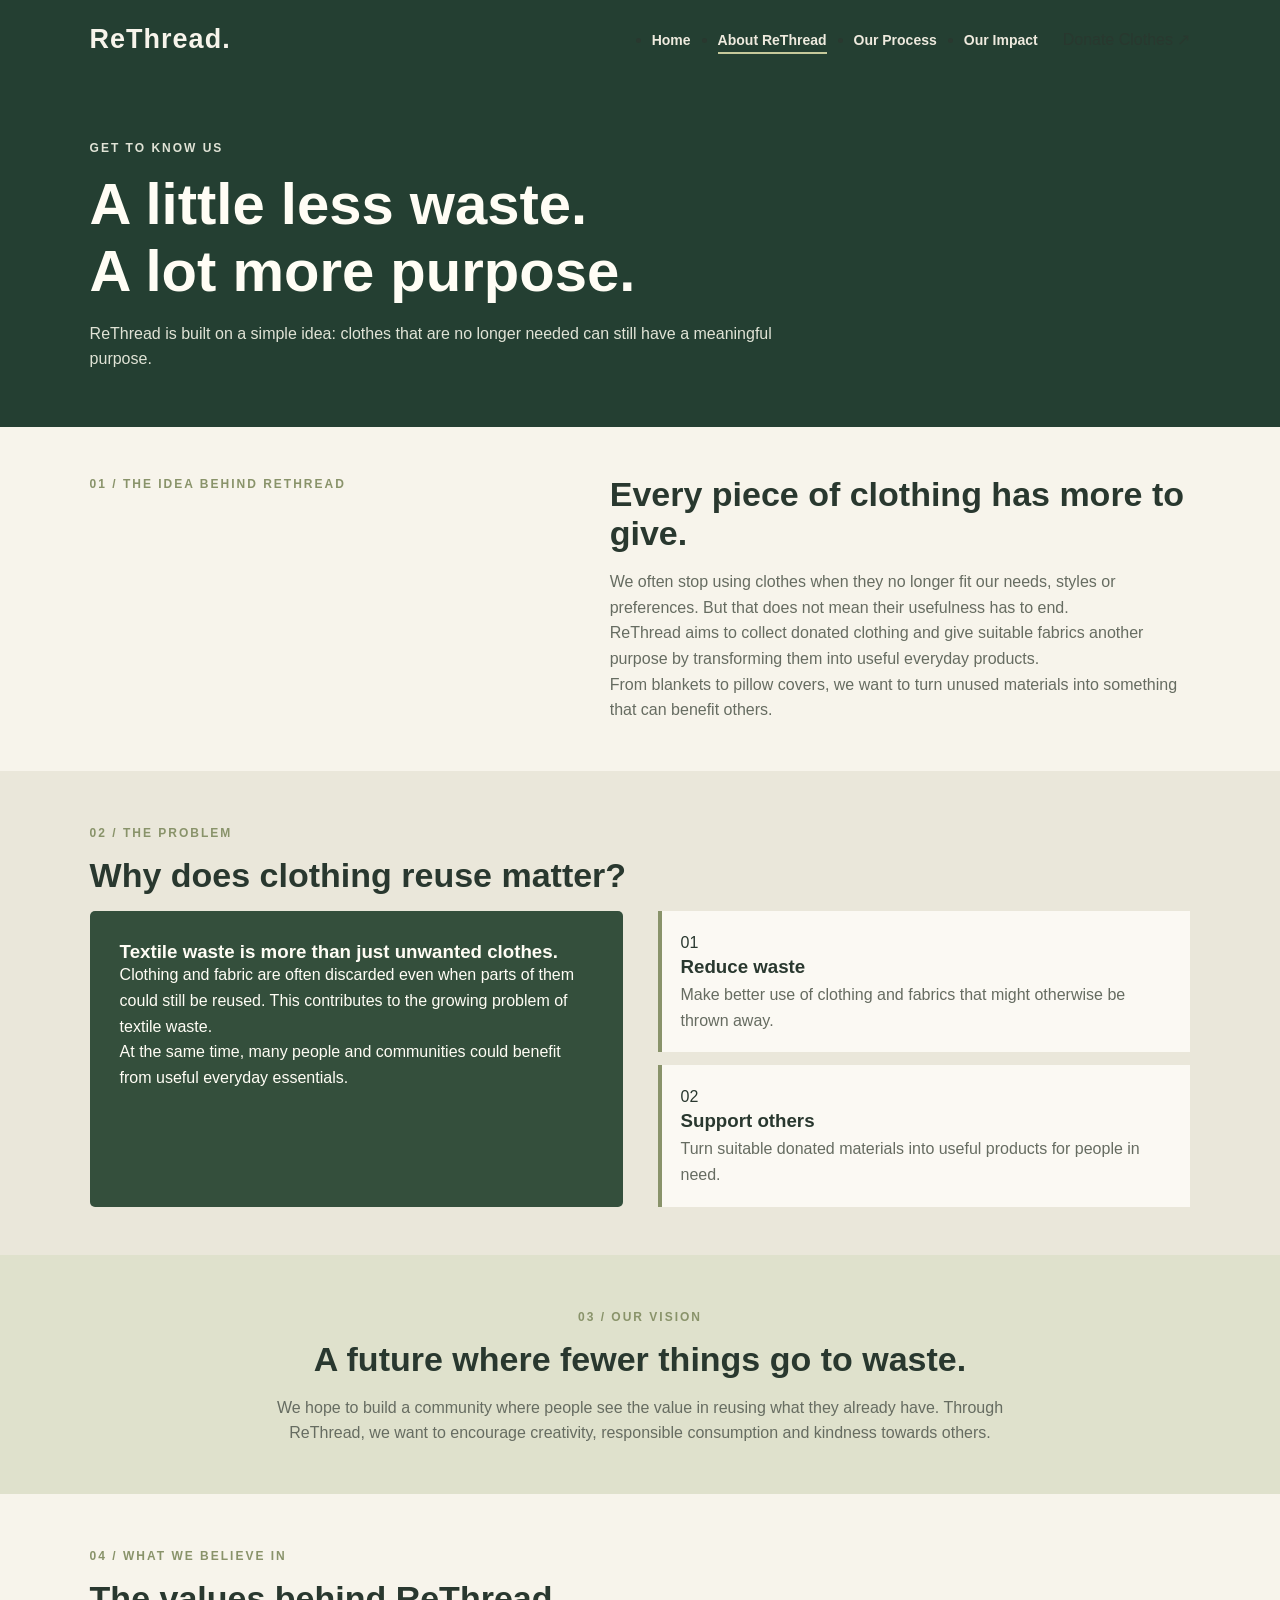
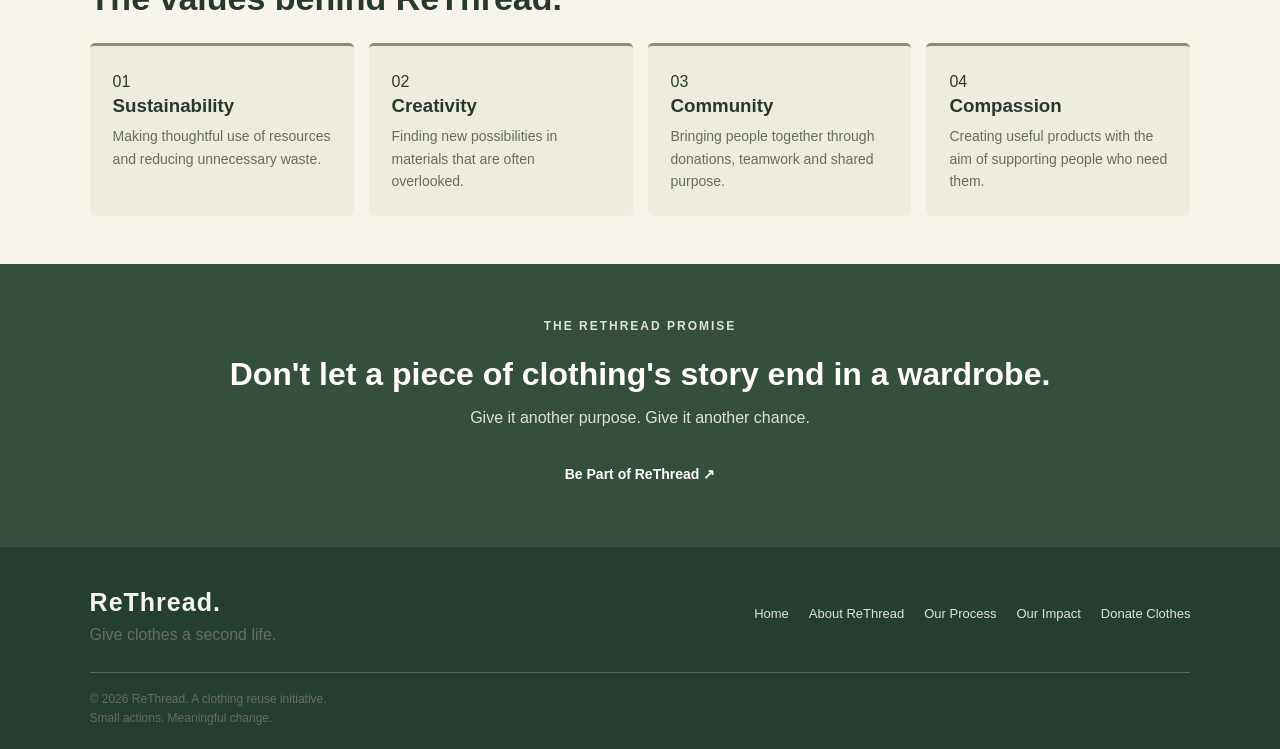
==== about.html @ ac257691 "Rename about to about.html" ====
<!DOCTYPE html>
<html lang="en">
<head>
<link rel="icon" type="image/png" href="rethread-favicon.png">
    <meta charset="UTF-8">
    <meta name="viewport" content="width=device-width, initial-scale=1.0">
    <title>About ReThread | Our Story</title>
    <link rel="stylesheet" href="style.css">
</head>

<body>

    <!-- NAVIGATION -->
    <header>
        <nav class="navbar">
            <a href="index.html" class="logo">ReThread<span>.</span></a>

            <ul class="nav-links">
                <li><a href="index.html">Home</a></li>
                <li><a href="about.html" class="active">About ReThread</a></li>
                <li><a href="process.html">Our Process</a></li>
                <li><a href="impact.html">Our Impact</a></li>
            </ul>

            <a href="donate.html" class="nav-button">Donate Clothes ↗</a>
        </nav>
    </header>


    <main>

        <!-- PAGE INTRODUCTION -->
        <section class="about-hero">
            <p class="eyebrow">GET TO KNOW US</p>

            <h1>
                A little less waste.<br>
                <span>A lot more purpose.</span>
            </h1>

            <p>
                ReThread is built on a simple idea:
                clothes that are no longer needed can
                still have a meaningful purpose.
            </p>
        </section>


        <!-- OUR STORY -->
        <section class="about-story">

            <div class="section-label">
                <span>01</span> / THE IDEA BEHIND RETHREAD
            </div>

            <div class="story-layout">

                <div class="story-heading">
                    <h2>
                        Every piece of clothing
                        has more to give.
                    </h2>
                </div>

                <div class="story-description">
                    <p>
                        We often stop using clothes when
                        they no longer fit our needs,
                        styles or preferences. But that
                        does not mean their usefulness
                        has to end.
                    </p>

                    <p>
                        ReThread aims to collect donated
                        clothing and give suitable fabrics
                        another purpose by transforming
                        them into useful everyday products.
                    </p>

                    <p>
                        From blankets to pillow covers,
                        we want to turn unused materials
                        into something that can benefit
                        others.
                    </p>
                </div>

            </div>
        </section>


        <!-- THE PROBLEM -->
        <section class="about-problem">

            <div class="section-label">
                <span>02</span> / THE PROBLEM
            </div>

            <h2>
                Why does clothing reuse matter?
            </h2>

            <div class="problem-layout">

                <div class="problem-main">
                    <h3>Textile waste is more than just unwanted clothes.</h3>

                    <p>
                        Clothing and fabric are often
                        discarded even when parts of
                        them could still be reused.
                        This contributes to the growing
                        problem of textile waste.
                    </p>

                    <p>
                        At the same time, many people
                        and communities could benefit
                        from useful everyday essentials.
                    </p>
                </div>

                <div class="problem-side">
                    <div class="problem-point">
                        <span>01</span>
                        <div>
                            <h3>Reduce waste</h3>
                            <p>
                                Make better use of clothing
                                and fabrics that might
                                otherwise be thrown away.
                            </p>
                        </div>
                    </div>

                    <div class="problem-point">
                        <span>02</span>
                        <div>
                            <h3>Support others</h3>
                            <p>
                                Turn suitable donated
                                materials into useful
                                products for people in need.
                            </p>
                        </div>
                    </div>
                </div>

            </div>
        </section>


        <!-- OUR VISION -->
        <section class="about-vision">

            <div class="section-label">
                <span>03</span> / OUR VISION
            </div>

            <h2>
                A future where fewer things go to waste.
            </h2>

            <p>
                We hope to build a community where people
                see the value in reusing what they already
                have. Through ReThread, we want to encourage
                creativity, responsible consumption and
                kindness towards others.
            </p>

        </section>


        <!-- OUR VALUES -->
        <section class="about-values">

            <div class="section-label">
                <span>04</span> / WHAT WE BELIEVE IN
            </div>

            <h2>The values behind ReThread.</h2>

            <div class="values-grid">

                <div class="value-card">
                    <span>01</span>
                    <h3>Sustainability</h3>
                    <p>
                        Making thoughtful use of
                        resources and reducing
                        unnecessary waste.
                    </p>
                </div>

                <div class="value-card">
                    <span>02</span>
                    <h3>Creativity</h3>
                    <p>
                        Finding new possibilities
                        in materials that are often
                        overlooked.
                    </p>
                </div>

                <div class="value-card">
                    <span>03</span>
                    <h3>Community</h3>
                    <p>
                        Bringing people together
                        through donations, teamwork
                        and shared purpose.
                    </p>
                </div>

                <div class="value-card">
                    <span>04</span>
                    <h3>Compassion</h3>
                    <p>
                        Creating useful products
                        with the aim of supporting
                        people who need them.
                    </p>
                </div>

            </div>
        </section>


        <!-- CLOSING SECTION -->
        <section class="about-closing">

            <p class="eyebrow">THE RETHREAD PROMISE</p>

            <h2>
                Don't let a piece of clothing's
                story end in a wardrobe.
            </h2>

            <p>
                Give it another purpose.
                Give it another chance.
            </p>

            <a href="donate.html" class="button">
                Be Part of ReThread ↗
            </a>

        </section>

    </main>


    <!-- FOOTER -->
    <footer class="site-footer">

        <div class="footer-top">
            <div>
                <a href="index.html" class="footer-logo">ReThread.</a>
                <p>Give clothes a second life.</p>
            </div>

            <div class="footer-links">
                <a href="index.html">Home</a>
                <a href="about.html">About ReThread</a>
                <a href="process.html">Our Process</a>
                <a href="impact.html">Our Impact</a>
                <a href="donate.html">Donate Clothes</a>
            </div>
        </div>

        <div class="footer-bottom">
            <p>© 2026 ReThread. A clothing reuse initiative.</p>
            <p>Small actions. Meaningful change.</p>
        </div>

    </footer>

</body>
</html>
---- style.css ----
/* ================================
   RETHREAD — MAIN STYLESHEET
================================ */

/* 1. GENERAL STYLES */

* {
    margin: 0;
    padding: 0;
    box-sizing: border-box;
}

html {
    scroll-behavior: smooth;
}

body {
    font-family: "Trebuchet MS", Arial, sans-serif;
    background-color: #f7f4eb;
    color: #29382f;
    line-height: 1.6;
}

a {
    color: inherit;
    text-decoration: none;
}

h1, h2, h3 {
    line-height: 1.15;
    font-weight: 700;
}

p {
    color: #666c61;
}

section {
    padding: 48px 7%;
}

button, a {
    transition: 0.25s ease;
}


/* 2. NAVIGATION BAR */

header {
    background-color: #243f32;
    padding: 18px 7%;
    position: sticky;
    top: 0;
    z-index: 100;
}

.navbar {
    display: flex;
    justify-content: space-between;
    align-items: center;
    gap: 25px;
}

.logo {
    color: #f7f4eb;
    font-size: 27px;
    font-weight: bold;
    letter-spacing: 1px;
}

.nav-links {
    display: flex;
    align-items: center;
    justify-content: flex-end;
    gap: 27px;
    margin-left: auto;
}

.nav-links a {
    color: #eeeade;
    font-size: 14px;
    font-weight: 600;
    position: relative;
}

.nav-links a:not(.nav-button)::after {
    content: "";
    position: absolute;
    left: 0;
    bottom: -6px;
    width: 0;
    height: 2px;
    background-color: #c6c99b;
    transition: width 0.25s ease;
}

.nav-links a:hover::after,
.nav-links a.active::after {
    width: 100%;
}

.nav-links a:hover {
    color: #d8d9b5;
}

.nav-links .nav-button {
    background-color: #e9e5d6;
    color: #243f32;
    padding: 10px 18px;
    border-radius: 4px;
}

.nav-links .nav-button:hover {
    background-color: #c9cfaa;
    transform: translateY(-2px);
}


/* 3. BUTTONS AND SMALL LABELS */

.button {
    display: inline-block;
    background-color: #344f3c;
    color: #fffdf5;
    padding: 13px 23px;
    border-radius: 4px;
    font-size: 14px;
    font-weight: bold;
}

.button:hover {
    background-color: #526d4e;
    transform: translateY(-2px);
}

.light-button {
    display: inline-block;
    background-color: #f4f0e3;
    color: #294333;
    padding: 13px 23px;
    border-radius: 4px;
    font-size: 14px;
    font-weight: bold;
}

.light-button:hover {
    background-color: #d9dfbd;
    transform: translateY(-2px);
}

.text-link {
    display: inline-block;
    color: #526d4e;
    font-weight: bold;
    border-bottom: 1px solid #8a9368;
    padding-bottom: 3px;
}

.text-link:hover {
    color: #243f32;
}

.eyebrow,
.section-label,
.step-label {
    display: inline-block;
    color: #89936a;
    font-size: 12px;
    font-weight: bold;
    letter-spacing: 2px;
    text-transform: uppercase;
    margin-bottom: 13px;
}


/* 4. HOME PAGE — HERO */

.home-hero {
    background-color: #243f32;
    color: #f7f4eb;
    min-height: 430px;
    padding: 65px 7%;
    display: grid;
    grid-template-columns: 1.5fr 0.8fr;
    align-items: center;
    gap: 45px;
}

.hero-content h1 {
    font-size: clamp(42px, 6vw, 70px);
    max-width: 720px;
    margin-bottom: 22px;
    color: #f8f5e9;
}

.hero-content h1 span {
    color: #c5ca9b;
}

.hero-description {
    color: #d6d9ce;
    max-width: 540px;
    margin-bottom: 27px;
    font-size: 16px;
}

.hero-buttons {
    display: flex;
    flex-wrap: wrap;
    gap: 13px;
}

.hero-side {
    background-color: #82906b;
    padding: 32px;
    border-radius: 5px;
    color: #fffdf5;
}

.hero-side p,
.hero-quote {
    color: #fffdf5;
}

.hero-quote {
    font-size: 23px;
    font-weight: bold;
    line-height: 1.4;
}


/* 5. HOME PAGE — INTRODUCTION */

.home-intro {
    display: grid;
    grid-template-columns: 0.8fr 1.2fr;
    gap: 45px;
    align-items: start;
    background-color: #f7f4eb;
}

.home-intro h2 {
    font-size: 36px;
    max-width: 400px;
}

.intro-text {
    font-size: 17px;
    max-width: 680px;
}


/* 6. HOME PAGE — PROBLEM SECTION */

.home-problem {
    background-color: #eae7da;
}

.home-problem h2 {
    font-size: 35px;
    margin-bottom: 25px;
    max-width: 600px;
}

.problem-grid {
    display: grid;
    grid-template-columns: repeat(3, 1fr);
    gap: 17px;
}

.problem-card {
    background-color: #fbf9f3;
    padding: 25px;
    border-radius: 5px;
    border-top: 4px solid #89936a;
}

.problem-card h3 {
    margin-bottom: 10px;
    font-size: 20px;
}

.problem-card p {
    font-size: 14px;
}

.featured-card {
    background-color: #344f3c;
    color: #fffdf5;
}

.featured-card h3,
.featured-card p {
    color: #fffdf5;
}


/* 7. HOME PAGE — PROCESS PREVIEW */

.home-process h2 {
    font-size: 35px;
    margin-bottom: 25px;
}

.process-grid {
    display: grid;
    grid-template-columns: repeat(4, 1fr);
    gap: 15px;
}

.process-card {
    background-color: #eeebdf;
    padding: 23px;
    border-radius: 5px;
    border-bottom: 3px solid #89936a;
}

.process-card h3 {
    margin-bottom: 10px;
}

.process-card p {
    font-size: 14px;
}

.process-card:hover,
.problem-card:hover,
.value-card:hover,
.community-card:hover,
.donation-card:hover {
    transform: translateY(-4px);
}


/* 8. HOME PAGE — MISSION AND CTA */

.home-mission {
    background-color: #344f3c;
    color: #fffdf5;
    text-align: center;
}

.home-mission h2 {
    font-size: 35px;
    margin-bottom: 15px;
}

.home-mission p {
    color: #e0e3d6;
    max-width: 750px;
    margin: auto;
}

.home-cta {
    background-color: #dfe1cc;
    display: flex;
    justify-content: space-between;
    align-items: center;
    gap: 25px;
}

.home-cta h2 {
    font-size: 32px;
    max-width: 550px;
}


/* 9. ABOUT PAGE */

.about-hero,
.process-hero,
.impact-hero,
.donate-hero {
    background-color: #243f32;
    color: #fffdf5;
    padding: 55px 7%;
}

.about-hero h1,
.process-hero h1,
.impact-hero h1,
.donate-hero h1 {
    font-size: clamp(38px, 5vw, 58px);
    max-width: 800px;
    margin-bottom: 16px;
}

.about-hero p,
.process-hero p,
.impact-hero p,
.donate-hero p {
    color: #e0e3d6;
    max-width: 700px;
}

.about-story {
    display: grid;
    grid-template-columns: 0.9fr 1.1fr;
    gap: 45px;
    align-items: start;
}

.about-story h2,
.about-problem h2,
.about-vision h2,
.about-values h2 {
    font-size: 34px;
    margin-bottom: 16px;
}

.story-description {
    font-size: 16px;
}

.about-problem {
    background-color: #eae7da;
}

.problem-layout {
    display: grid;
    grid-template-columns: 1fr 1fr;
    gap: 35px;
}

.problem-main {
    background-color: #344f3c;
    color: #fffdf5;
    padding: 30px;
    border-radius: 5px;
}

.problem-main h2,
.problem-main p {
    color: #fffdf5;
}

.problem-side {
    display: grid;
    gap: 13px;
}

.problem-point {
    background-color: #fbf9f3;
    padding: 19px;
    border-left: 4px solid #89936a;
}

.problem-point h3 {
    margin-bottom: 5px;
}

.about-vision {
    background-color: #dfe1cc;
    text-align: center;
}

.about-vision p {
    max-width: 750px;
    margin: auto;
}

.about-values h2 {
    margin-bottom: 25px;
}

.values-grid {
    display: grid;
    grid-template-columns: repeat(4, 1fr);
    gap: 15px;
}

.value-card {
    background-color: #eeebdf;
    padding: 23px;
    border-radius: 5px;
    border-top: 3px solid #89936a;
    transition: 0.25s ease;
}

.value-card h3 {
    margin-bottom: 9px;
}

.value-card p {
    font-size: 14px;
}

.about-closing,
.impact-closing {
    background-color: #344f3c;
    color: #fffdf5;
    text-align: center;
}

.about-closing h2,
.impact-closing h2 {
    font-size: 32px;
    margin-bottom: 12px;
}

.about-closing p,
.impact-closing p {
    color: #e0e3d6;
    margin-bottom: 20px;
}


/* 10. PROCESS PAGE */

.process-overview {
    background-color: #eae7da;
}

.process-overview h2 {
    font-size: 33px;
    margin-bottom: 12px;
}

.process-timeline {
    display: grid;
    gap: 17px;
    margin-top: 25px;
}

.timeline-item {
    display: grid;
    grid-template-columns: 75px 1fr;
    gap: 20px;
    align-items: start;
    background-color: #fbf9f3;
    padding: 24px;
    border-radius: 5px;
    border-left: 4px solid #89936a;
}

.timeline-number {
    width: 55px;
    height: 55px;
    border-radius: 50%;
    background-color: #344f3c;
    color: #fffdf5;
    display: flex;
    justify-content: center;
    align-items: center;
    font-size: 21px;
    font-weight: bold;
}

.timeline-content h3 {
    font-size: 22px;
    margin-bottom: 8px;
}

.timeline-content p {
    max-width: 800px;
}

.product-list {
    display: grid;
    grid-template-columns: repeat(3, 1fr);
    gap: 15px;
    margin-top: 20px;
}

.product-item {
    background-color: #eae7da;
    padding: 20px;
    border-radius: 5px;
}

.product-item h3 {
    margin-bottom: 7px;
}

.process-purpose {
    background-color: #dfe1cc;
    text-align: center;
}

.process-purpose h2 {
    font-size: 32px;
    margin-bottom: 12px;
}

.process-purpose p {
    max-width: 750px;
    margin: auto;
}

.process-cta {
    background-color: #344f3c;
    color: #fffdf5;
    text-align: center;
}

.process-cta h2 {
    font-size: 32px;
    margin-bottom: 15px;
}

.process-cta p {
    color: #e0e3d6;
    margin-bottom: 20px;
}


/* 11. IMPACT PAGE */

.impact-intro {
    display: grid;
    grid-template-columns: 0.8fr 1.2fr;
    gap: 40px;
    align-items: start;
}

.impact-intro h2,
.impact-environment h2,
.impact-community h2,
.impact-goals h2,
.impact-progress h2 {
    font-size: 33px;
    margin-bottom: 15px;
}

.impact-environment {
    background-color: #eae7da;
}

.impact-layout {
    display: grid;
    grid-template-columns: 1fr 1fr;
    gap: 35px;
    align-items: start;
}

.impact-heading {
    background-color: #344f3c;
    color: #fffdf5;
    padding: 30px;
    border-radius: 5px;
}

.impact-heading h2,
.impact-heading p {
    color: #fffdf5;
}

.impact-points {
    display: grid;
    gap: 13px;
}

.impact-points p {
    background-color: #fbf9f3;
    padding: 17px;
    border-left: 4px solid #89936a;
}

.community-grid {
    display: grid;
    grid-template-columns: repeat(3, 1fr);
    gap: 15px;
}

.community-card {
    background-color: #eeebdf;
    padding: 23px;
    border-radius: 5px;
    transition: 0.25s ease;
}

.community-card h3 {
    margin-bottom: 8px;
}

.impact-goals {
    background-color: #dfe1cc;
}

.goals-list {
    display: grid;
    gap: 10px;
}

.goal-item {
    background-color: #fbf9f3;
    padding: 16px 20px;
    border-left: 4px solid #89936a;
}

.progress-grid {
    display: grid;
    grid-template-columns: repeat(4, 1fr);
    gap: 14px;
}

.progress-item {
    background-color: #eae7da;
    padding: 23px;
    border-radius: 5px;
    text-align: center;
}

.progress-item h3 {
    font-size: 17px;
    margin-bottom: 7px;
}

.progress-note {
    margin-top: 17px;
    font-size: 13px;
    font-style: italic;
}


/* 12. DONATE PAGE */

.donate-intro {
    display: grid;
    grid-template-columns: 1fr 1fr;
    gap: 35px;
    align-items: start;
}

.donate-intro h2,
.donate-guidelines h2,
.donate-steps h2,
.donate-next h2,
.donate-contact h2 {
    font-size: 33px;
    margin-bottom: 15px;
}

.donate-guidelines {
    background-color: #eae7da;
}

.donation-grid {
    display: grid;
    grid-template-columns: repeat(3, 1fr);
    gap: 15px;
    margin-top: 22px;
}

.donation-card {
    background-color: #fbf9f3;
    padding: 23px;
    border-radius: 5px;
    border-top: 4px solid #89936a;
    transition: 0.25s ease;
}

.donation-card h3 {
    margin-bottom: 8px;
}

.donation-note {
    margin-top: 18px;
    font-size: 14px;
}

.donate-step-grid {
    display: grid;
    grid-template-columns: repeat(3, 1fr);
    gap: 15px;
    margin-top: 22px;
}

.donate-step {
    background-color: #eeebdf;
    padding: 23px;
    border-radius: 5px;
}

.donate-step h3 {
    margin-bottom: 8px;
}

.donate-next {
    background-color: #dfe1cc;
    text-align: center;
}

.donate-next p {
    max-width: 700px;
    margin: auto;
}

.donate-contact {
    background-color: #344f3c;
    color: #fffdf5;
    text-align: center;
}

.donate-contact h2,
.donate-contact p {
    color: #fffdf5;
}

.donate-contact p {
    margin-bottom: 20px;
}

.contact-note {
    font-size: 13px;
    margin-top: 14px;
    color: #e0e3d6;
}


/* 13. FOOTER */

.site-footer {
    background-color: #243f32;
    color: #f7f4eb;
    padding: 35px 7% 20px;
}

.footer-top {
    display: flex;
    justify-content: space-between;
    align-items: center;
    gap: 25px;
    padding-bottom: 25px;
}

.footer-logo {
    font-size: 25px;
    font-weight: bold;
    letter-spacing: 1px;
}

.footer-links {
    display: flex;
    flex-wrap: wrap;
    gap: 20px;
}

.footer-links a {
    color: #e0e3d6;
    font-size: 13px;
}

.footer-links a:hover {
    color: #c5ca9b;
}

.footer-bottom {
    border-top: 1px solid #526b58;
    padding-top: 17px;
    color: #cbd1c5;
    font-size: 12px;
}


/* 14. HOVER EFFECTS */

.problem-card,
.process-card,
.value-card,
.community-card,
.donation-card,
.donate-step,
.product-item {
    transition: transform 0.25s ease;
}


/* 15. ACCESSIBILITY */

a:focus-visible {
    outline: 3px solid #c5ca9b;
    outline-offset: 4px;
}


/* 16. TABLET AND MOBILE RESPONSIVE DESIGN */

@media (max-width: 900px) {
    .nav-links {
        gap: 14px;
    }

    .nav-links a {
        font-size: 12px;
    }

    .home-hero {
        grid-template-columns: 1fr 0.8fr;
    }

    .process-grid,
    .values-grid,
    .progress-grid {
        grid-template-columns: repeat(2, 1fr);
    }

    .problem-grid,
    .community-grid,
    .donation-grid,
    .donate-step-grid {
        grid-template-columns: repeat(2, 1fr);
    }
}

@media (max-width: 650px) {
    header {
        padding: 15px 5%;
    }

    .navbar {
        flex-direction: column;
        align-items: flex-start;
        gap: 13px;
    }

    .nav-links {
        width: 100%;
        justify-content: flex-start;
        flex-wrap: wrap;
        gap: 12px 18px;
        margin-left: 0;
    }

    .nav-links a {
        font-size: 12px;
    }

    .nav-links .nav-button {
        padding: 7px 12px;
    }

    section {
        padding: 35px 6%;
    }

    .home-hero {
        grid-template-columns: 1fr;
        padding: 45px 6%;
        gap: 25px;
    }

    .hero-content h1 {
        font-size: 43px;
    }

    .hero-side {
        padding: 23px;
    }

    .home-intro,
    .about-story,
    .problem-layout,
    .impact-intro,
    .impact-layout,
    .donate-intro {
        grid-template-columns: 1fr;
        gap: 20px;
    }

    .problem-grid,
    .process-grid,
    .values-grid,
    .community-grid,
    .progress-grid,
    .donation-grid,
    .donate-step-grid,
    .product-list {
        grid-template-columns: 1fr;
    }

    .home-cta,
    .footer-top {
        flex-direction: column;
        align-items: flex-start;
    }

    .timeline-item {
        grid-template-columns: 48px 1fr;
        gap: 13px;
        padding: 18px;
    }

    .timeline-number {
        width: 42px;
        height: 42px;
        font-size: 17px;
    }

    .about-hero,
    .process-hero,
    .impact-hero,
    .donate-hero {
        padding: 42px 6%;
    }

    .about-hero h1,
    .process-hero h1,
    .impact-hero h1,
    .donate-hero h1 {
        font-size: 39px;
    }

    .footer-links {
        gap: 12px 17px;
    }
}
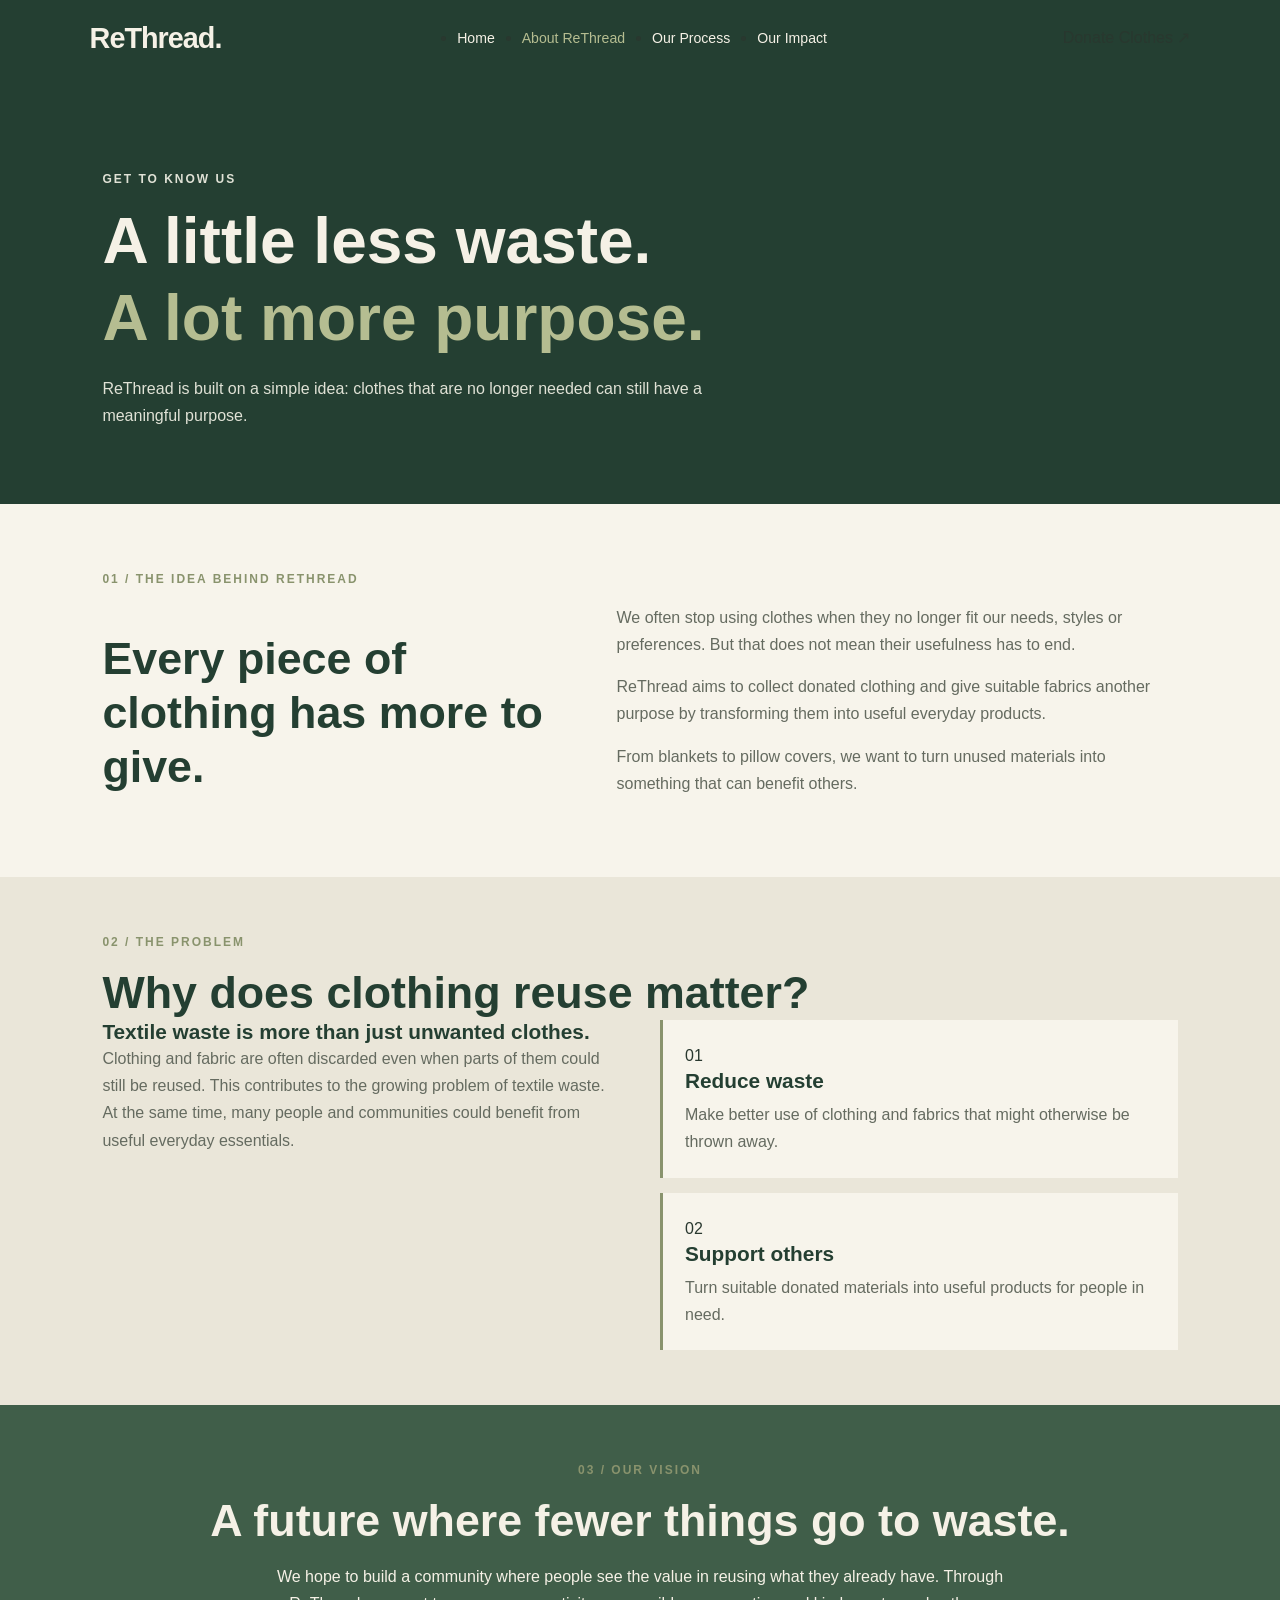
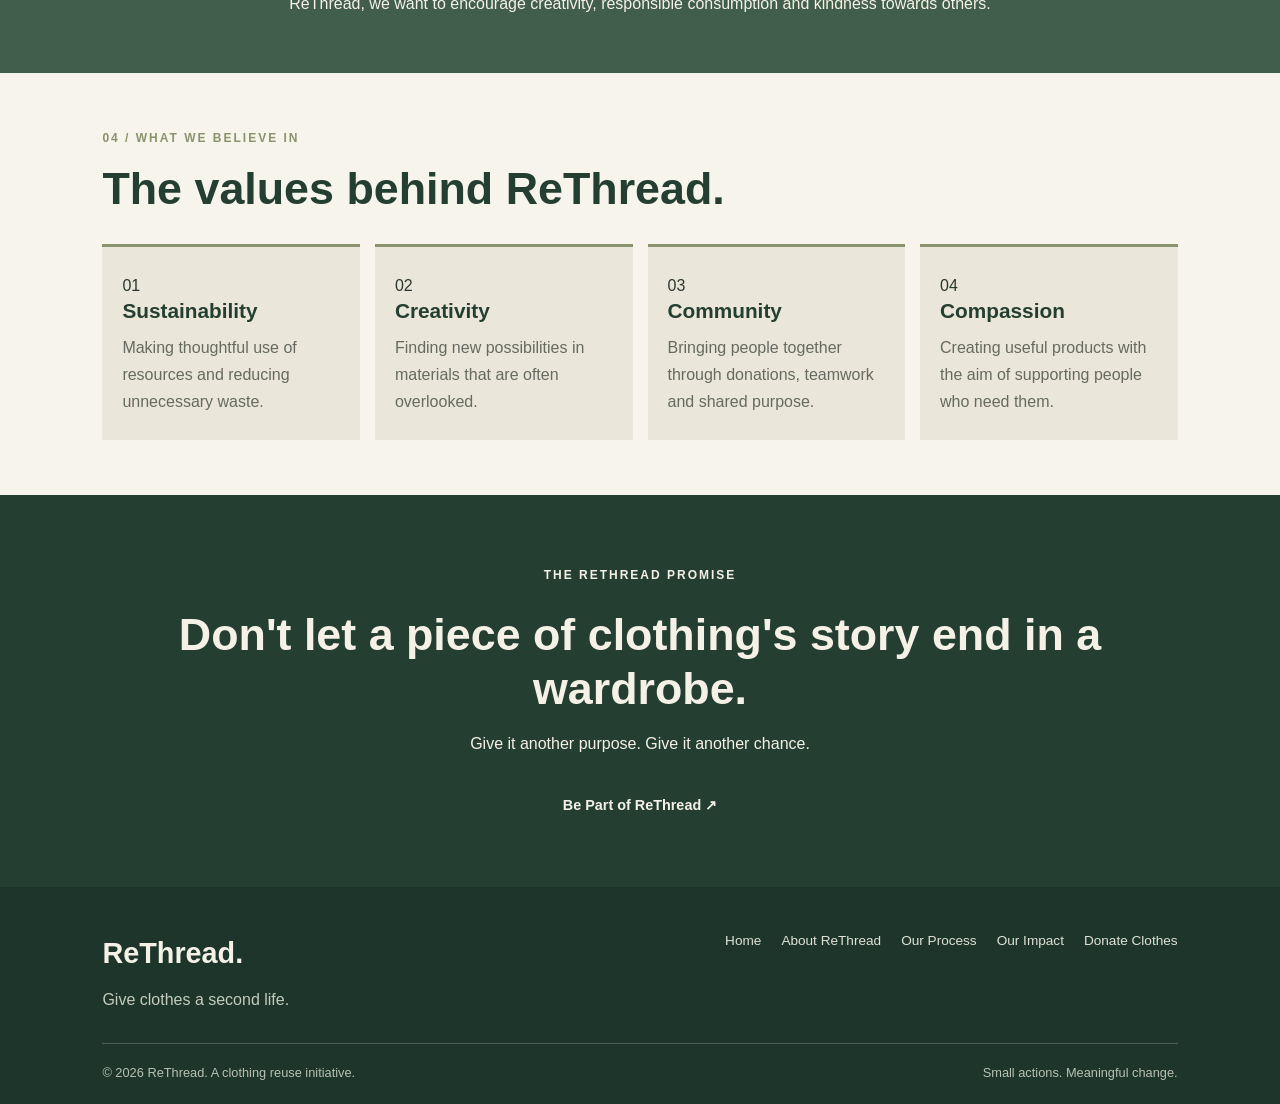
==== commit cf6b8781: "Update about.html" ====
--- a/about.html
+++ b/about.html
@@ -2,7 +2,7 @@
 <!DOCTYPE html>
 <html lang="en">
 <head>
-<link rel="icon" type="image/png" href="rethread-favicon.png">
+<link rel="icon" type="image/png" href="favicon.svg">
     <meta charset="UTF-8">
     <meta name="viewport" content="width=device-width, initial-scale=1.0">
     <title>About ReThread | Our Story</title>
--- a/style.css
+++ b/style.css
@@ -1,9 +1,9 @@
 
-/* ================================
-   RETHREAD — MAIN STYLESHEET
-================================ */
-
-/* 1. GENERAL STYLES */
+/* =================================
+   RETHREAD - MAIN STYLESHEET
+================================= */
+
+/* 1. GENERAL STYLING */
 
 * {
     margin: 0;
@@ -19,29 +19,47 @@
     font-family: "Trebuchet MS", Arial, sans-serif;
     background-color: #f7f4eb;
     color: #29382f;
-    line-height: 1.6;
+    line-height: 1.7;
 }
 
 a {
+    text-decoration: none;
     color: inherit;
-    text-decoration: none;
+}
+
+p {
+    color: #656b60;
 }
 
 h1, h2, h3 {
-    line-height: 1.15;
-    font-weight: 700;
-}
-
-p {
-    color: #666c61;
+    color: #243f32;
+    line-height: 1.2;
+}
+
+h1 {
+    font-size: clamp(2.5rem, 5vw, 4.8rem);
+}
+
+h2 {
+    font-size: clamp(2rem, 3.5vw, 3rem);
+}
+
+h3 {
+    font-size: 1.3rem;
 }
 
 section {
-    padding: 48px 7%;
-}
-
-button, a {
-    transition: 0.25s ease;
+    padding: 55px 8%;
+}
+
+.section-label,
+.eyebrow {
+    color: #89936d;
+    font-size: 0.75rem;
+    font-weight: bold;
+    letter-spacing: 2px;
+    text-transform: uppercase;
+    margin-bottom: 14px;
 }
 
 
@@ -49,13 +67,15 @@
 
 header {
     background-color: #243f32;
-    padding: 18px 7%;
     position: sticky;
     top: 0;
-    z-index: 100;
+    z-index: 1000;
+    width: 100%;
 }
 
 .navbar {
+    min-height: 76px;
+    padding: 12px 7%;
     display: flex;
     justify-content: space-between;
     align-items: center;
@@ -63,243 +83,216 @@
 }
 
 .logo {
-    color: #f7f4eb;
-    font-size: 27px;
+    color: #f5f1e6;
+    font-size: 1.8rem;
     font-weight: bold;
-    letter-spacing: 1px;
+    letter-spacing: -1px;
+    white-space: nowrap;
 }
 
 .nav-links {
     display: flex;
+    justify-content: flex-end;
     align-items: center;
-    justify-content: flex-end;
     gap: 27px;
-    margin-left: auto;
+    flex-wrap: wrap;
 }
 
 .nav-links a {
-    color: #eeeade;
-    font-size: 14px;
-    font-weight: 600;
-    position: relative;
-}
-
-.nav-links a:not(.nav-button)::after {
-    content: "";
-    position: absolute;
-    left: 0;
-    bottom: -6px;
-    width: 0;
-    height: 2px;
-    background-color: #c6c99b;
-    transition: width 0.25s ease;
-}
-
-.nav-links a:hover::after,
-.nav-links a.active::after {
-    width: 100%;
+    color: #f5f1e6;
+    font-size: 0.88rem;
+    font-weight: 500;
+    transition: color 0.25s ease;
 }
 
 .nav-links a:hover {
-    color: #d8d9b5;
-}
-
-.nav-links .nav-button {
-    background-color: #e9e5d6;
-    color: #243f32;
-    padding: 10px 18px;
-    border-radius: 4px;
-}
-
-.nav-links .nav-button:hover {
-    background-color: #c9cfaa;
-    transform: translateY(-2px);
-}
-
-
-/* 3. BUTTONS AND SMALL LABELS */
+    color: #b5bd91;
+}
+
+/* Donate link: plain text, no box */
+
+.nav-links a.nav-button,
+.nav-links a.nav-button:visited,
+.nav-links a.nav-button.active {
+    background: transparent !important;
+    background-color: transparent !important;
+    border: none !important;
+    outline: none !important;
+    box-shadow: none !important;
+    color: #b5bd91 !important;
+    padding: 0 !important;
+    border-radius: 0 !important;
+    display: inline-block;
+}
+
+.nav-links a.nav-button:hover {
+    color: #f5f1e6 !important;
+    background: transparent !important;
+}
+
+/* Active page link */
+
+.nav-links a.active:not(.nav-button) {
+    color: #b5bd91;
+}
+
+
+/* 3. BUTTONS */
 
 .button {
     display: inline-block;
-    background-color: #344f3c;
-    color: #fffdf5;
-    padding: 13px 23px;
-    border-radius: 4px;
-    font-size: 14px;
+    background-color: #243f32;
+    color: #f5f1e6;
+    padding: 13px 25px;
+    border: 1px solid #243f32;
+    font-size: 0.9rem;
     font-weight: bold;
+    transition: 0.25s ease;
 }
 
 .button:hover {
-    background-color: #526d4e;
+    background-color: #405e49;
+    border-color: #405e49;
     transform: translateY(-2px);
 }
 
 .light-button {
-    display: inline-block;
-    background-color: #f4f0e3;
-    color: #294333;
-    padding: 13px 23px;
-    border-radius: 4px;
-    font-size: 14px;
-    font-weight: bold;
+    background-color: #f5f1e6;
+    color: #243f32;
+    border-color: #f5f1e6;
 }
 
 .light-button:hover {
-    background-color: #d9dfbd;
-    transform: translateY(-2px);
+    background-color: #b5bd91;
+    border-color: #b5bd91;
+    color: #243f32;
 }
 
 .text-link {
     display: inline-block;
-    color: #526d4e;
+    color: #405e49;
     font-weight: bold;
-    border-bottom: 1px solid #8a9368;
+    border-bottom: 1px solid #89936d;
     padding-bottom: 3px;
 }
 
-.text-link:hover {
-    color: #243f32;
-}
-
-.eyebrow,
-.section-label,
-.step-label {
-    display: inline-block;
-    color: #89936a;
-    font-size: 12px;
-    font-weight: bold;
-    letter-spacing: 2px;
-    text-transform: uppercase;
-    margin-bottom: 13px;
-}
-
-
-/* 4. HOME PAGE — HERO */
+
+/* 4. HOMEPAGE HERO */
 
 .home-hero {
     background-color: #243f32;
-    color: #f7f4eb;
-    min-height: 430px;
-    padding: 65px 7%;
+    color: #f5f1e6;
+    min-height: 480px;
+    padding: 75px 8%;
     display: grid;
     grid-template-columns: 1.5fr 0.8fr;
     align-items: center;
     gap: 45px;
 }
 
-.hero-content h1 {
-    font-size: clamp(42px, 6vw, 70px);
-    max-width: 720px;
+.home-hero h1 {
+    color: #f5f1e6;
+    max-width: 750px;
     margin-bottom: 22px;
-    color: #f8f5e9;
-}
-
-.hero-content h1 span {
-    color: #c5ca9b;
+}
+
+.home-hero h1 span {
+    color: #b5bd91;
 }
 
 .hero-description {
-    color: #d6d9ce;
-    max-width: 540px;
-    margin-bottom: 27px;
-    font-size: 16px;
+    color: #e0e2d6;
+    max-width: 570px;
+    margin-bottom: 28px;
 }
 
 .hero-buttons {
     display: flex;
+    gap: 15px;
     flex-wrap: wrap;
-    gap: 13px;
 }
 
 .hero-side {
-    background-color: #82906b;
-    padding: 32px;
-    border-radius: 5px;
-    color: #fffdf5;
-}
-
-.hero-side p,
+    background-color: #405e49;
+    padding: 35px;
+    border-left: 4px solid #b5bd91;
+}
+
 .hero-quote {
-    color: #fffdf5;
-}
-
-.hero-quote {
-    font-size: 23px;
+    color: #f5f1e6;
+    font-size: 1.5rem;
     font-weight: bold;
-    line-height: 1.4;
-}
-
-
-/* 5. HOME PAGE — INTRODUCTION */
+}
+
+
+/* 5. HOMEPAGE INTRO */
 
 .home-intro {
     display: grid;
     grid-template-columns: 0.8fr 1.2fr;
-    gap: 45px;
-    align-items: start;
+    gap: 55px;
+    align-items: center;
+}
+
+.intro-content h2 {
+    margin-bottom: 15px;
+}
+
+.intro-text {
+    font-size: 1.05rem;
+    max-width: 650px;
+}
+
+
+/* 6. HOMEPAGE PROBLEM */
+
+.home-problem {
+    background-color: #eae6d9;
+}
+
+.home-problem h2 {
+    margin-bottom: 30px;
+}
+
+.problem-grid {
+    display: grid;
+    grid-template-columns: repeat(3, 1fr);
+    gap: 18px;
+}
+
+.problem-card {
     background-color: #f7f4eb;
-}
-
-.home-intro h2 {
-    font-size: 36px;
-    max-width: 400px;
-}
-
-.intro-text {
-    font-size: 17px;
-    max-width: 680px;
-}
-
-
-/* 6. HOME PAGE — PROBLEM SECTION */
-
-.home-problem {
-    background-color: #eae7da;
-}
-
-.home-problem h2 {
-    font-size: 35px;
-    margin-bottom: 25px;
-    max-width: 600px;
-}
-
-.problem-grid {
-    display: grid;
-    grid-template-columns: repeat(3, 1fr);
-    gap: 17px;
-}
-
-.problem-card {
-    background-color: #fbf9f3;
-    padding: 25px;
-    border-radius: 5px;
-    border-top: 4px solid #89936a;
+    padding: 28px;
+    border-top: 3px solid #89936d;
+    transition: transform 0.25s ease;
+}
+
+.problem-card:hover {
+    transform: translateY(-5px);
 }
 
 .problem-card h3 {
-    margin-bottom: 10px;
-    font-size: 20px;
-}
-
-.problem-card p {
-    font-size: 14px;
+    margin-bottom: 12px;
 }
 
 .featured-card {
-    background-color: #344f3c;
-    color: #fffdf5;
+    background-color: #243f32;
 }
 
 .featured-card h3,
 .featured-card p {
-    color: #fffdf5;
-}
-
-
-/* 7. HOME PAGE — PROCESS PREVIEW */
+    color: #f5f1e6;
+}
+
+
+/* 7. HOMEPAGE PROCESS */
 
 .home-process h2 {
-    font-size: 35px;
+    margin-bottom: 28px;
+}
+
+.process-heading {
+    max-width: 700px;
     margin-bottom: 25px;
 }
 
@@ -310,158 +303,138 @@
 }
 
 .process-card {
-    background-color: #eeebdf;
-    padding: 23px;
-    border-radius: 5px;
-    border-bottom: 3px solid #89936a;
+    background-color: #eae6d9;
+    padding: 25px 20px;
+    border-bottom: 3px solid #89936d;
 }
 
 .process-card h3 {
     margin-bottom: 10px;
 }
 
-.process-card p {
-    font-size: 14px;
-}
-
-.process-card:hover,
-.problem-card:hover,
-.value-card:hover,
-.community-card:hover,
-.donation-card:hover {
-    transform: translateY(-4px);
-}
-
-
-/* 8. HOME PAGE — MISSION AND CTA */
+
+/* 8. HOMEPAGE MISSION */
 
 .home-mission {
-    background-color: #344f3c;
-    color: #fffdf5;
+    background-color: #405e49;
     text-align: center;
 }
 
-.home-mission h2 {
-    font-size: 35px;
+.home-mission h2,
+.home-mission p {
+    color: #f5f1e6;
+}
+
+.home-mission p {
+    max-width: 750px;
+    margin: 15px auto 0;
+}
+
+
+/* 9. HOMEPAGE CTA */
+
+.home-cta {
+    background-color: #eae6d9;
+    text-align: center;
+}
+
+.home-cta h2 {
     margin-bottom: 15px;
 }
 
-.home-mission p {
-    color: #e0e3d6;
-    max-width: 750px;
-    margin: auto;
-}
-
-.home-cta {
-    background-color: #dfe1cc;
-    display: flex;
-    justify-content: space-between;
+.home-cta p {
+    margin-bottom: 22px;
+}
+
+
+/* 10. ABOUT PAGE */
+
+.about-hero {
+    background-color: #243f32;
+    padding: 75px 8%;
+}
+
+.about-hero h1 {
+    color: #f5f1e6;
+    max-width: 850px;
+}
+
+.about-hero h1 span {
+    color: #b5bd91;
+}
+
+.about-hero p {
+    color: #e0e2d6;
+    max-width: 650px;
+    margin-top: 18px;
+}
+
+.about-story {
+    padding-top: 65px;
+    padding-bottom: 65px;
+}
+
+.story-layout {
+    display: grid;
+    grid-template-columns: 0.9fr 1.1fr;
+    gap: 55px;
     align-items: center;
-    gap: 25px;
-}
-
-.home-cta h2 {
-    font-size: 32px;
-    max-width: 550px;
-}
-
-
-/* 9. ABOUT PAGE */
-
-.about-hero,
-.process-hero,
-.impact-hero,
-.donate-hero {
-    background-color: #243f32;
-    color: #fffdf5;
-    padding: 55px 7%;
-}
-
-.about-hero h1,
-.process-hero h1,
-.impact-hero h1,
-.donate-hero h1 {
-    font-size: clamp(38px, 5vw, 58px);
-    max-width: 800px;
-    margin-bottom: 16px;
-}
-
-.about-hero p,
-.process-hero p,
-.impact-hero p,
-.donate-hero p {
-    color: #e0e3d6;
-    max-width: 700px;
-}
-
-.about-story {
-    display: grid;
-    grid-template-columns: 0.9fr 1.1fr;
-    gap: 45px;
-    align-items: start;
-}
-
-.about-story h2,
-.about-problem h2,
+}
+
+.story-heading h2 {
+    margin-top: 10px;
+}
+
+.story-description p {
+    margin-bottom: 15px;
+}
+
+.about-problem {
+    background-color: #eae6d9;
+}
+
+.problem-layout {
+    display: grid;
+    grid-template-columns: 1fr 1fr;
+    gap: 40px;
+}
+
+.problem-main h2 {
+    margin-bottom: 15px;
+}
+
+.problem-side {
+    display: grid;
+    gap: 15px;
+}
+
+.problem-point {
+    background-color: #f7f4eb;
+    padding: 22px;
+    border-left: 3px solid #89936d;
+}
+
+.problem-point h3 {
+    margin-bottom: 7px;
+}
+
+.about-vision {
+    background-color: #405e49;
+    text-align: center;
+}
+
 .about-vision h2,
-.about-values h2 {
-    font-size: 34px;
-    margin-bottom: 16px;
-}
-
-.story-description {
-    font-size: 16px;
-}
-
-.about-problem {
-    background-color: #eae7da;
-}
-
-.problem-layout {
-    display: grid;
-    grid-template-columns: 1fr 1fr;
-    gap: 35px;
-}
-
-.problem-main {
-    background-color: #344f3c;
-    color: #fffdf5;
-    padding: 30px;
-    border-radius: 5px;
-}
-
-.problem-main h2,
-.problem-main p {
-    color: #fffdf5;
-}
-
-.problem-side {
-    display: grid;
-    gap: 13px;
-}
-
-.problem-point {
-    background-color: #fbf9f3;
-    padding: 19px;
-    border-left: 4px solid #89936a;
-}
-
-.problem-point h3 {
-    margin-bottom: 5px;
-}
-
-.about-vision {
-    background-color: #dfe1cc;
-    text-align: center;
+.about-vision p {
+    color: #f5f1e6;
 }
 
 .about-vision p {
     max-width: 750px;
-    margin: auto;
+    margin: 15px auto 0;
 }
 
 .about-values h2 {
-    margin-bottom: 25px;
+    margin-bottom: 28px;
 }
 
 .values-grid {
@@ -471,423 +444,541 @@
 }
 
 .value-card {
-    background-color: #eeebdf;
-    padding: 23px;
-    border-radius: 5px;
-    border-top: 3px solid #89936a;
-    transition: 0.25s ease;
+    background-color: #eae6d9;
+    padding: 25px 20px;
+    border-top: 3px solid #89936d;
 }
 
 .value-card h3 {
-    margin-bottom: 9px;
-}
-
-.value-card p {
-    font-size: 14px;
-}
-
-.about-closing,
-.impact-closing {
-    background-color: #344f3c;
-    color: #fffdf5;
+    margin-bottom: 10px;
+}
+
+.about-closing {
+    background-color: #243f32;
     text-align: center;
 }
 
 .about-closing h2,
-.impact-closing h2 {
-    font-size: 32px;
-    margin-bottom: 12px;
-}
-
-.about-closing p,
-.impact-closing p {
-    color: #e0e3d6;
-    margin-bottom: 20px;
-}
-
-
-/* 10. PROCESS PAGE */
+.about-closing p {
+    color: #f5f1e6;
+}
+
+.about-closing p {
+    margin: 15px auto 22px;
+    max-width: 650px;
+}
+
+
+/* 11. PROCESS PAGE */
+
+.process-hero {
+    background-color: #243f32;
+    padding: 75px 8%;
+}
+
+.process-hero h1 {
+    color: #f5f1e6;
+}
+
+.process-hero h1 span {
+    color: #b5bd91;
+}
+
+.process-hero p {
+    color: #e0e2d6;
+    max-width: 650px;
+    margin-top: 18px;
+}
 
 .process-overview {
-    background-color: #eae7da;
+    max-width: 850px;
 }
 
 .process-overview h2 {
-    font-size: 33px;
-    margin-bottom: 12px;
+    margin-bottom: 15px;
 }
 
 .process-timeline {
-    display: grid;
-    gap: 17px;
-    margin-top: 25px;
+    background-color: #eae6d9;
+}
+
+.process-timeline h2 {
+    margin-bottom: 30px;
 }
 
 .timeline-item {
     display: grid;
-    grid-template-columns: 75px 1fr;
+    grid-template-columns: 65px 1fr;
     gap: 20px;
+    margin-bottom: 18px;
     align-items: start;
-    background-color: #fbf9f3;
-    padding: 24px;
-    border-radius: 5px;
-    border-left: 4px solid #89936a;
 }
 
 .timeline-number {
     width: 55px;
     height: 55px;
+    background-color: #243f32;
+    color: #f5f1e6;
     border-radius: 50%;
-    background-color: #344f3c;
-    color: #fffdf5;
     display: flex;
     justify-content: center;
     align-items: center;
-    font-size: 21px;
     font-weight: bold;
 }
 
+.timeline-content {
+    background-color: #f7f4eb;
+    padding: 25px;
+}
+
 .timeline-content h3 {
-    font-size: 22px;
-    margin-bottom: 8px;
-}
-
-.timeline-content p {
-    max-width: 800px;
+    margin-bottom: 10px;
+}
+
+.step-label {
+    color: #89936d;
+    font-size: 0.75rem;
+    font-weight: bold;
+    letter-spacing: 1.5px;
 }
 
 .product-list {
     display: grid;
     grid-template-columns: repeat(3, 1fr);
     gap: 15px;
+    margin-top: 25px;
+}
+
+.product-item {
+    background-color: #eae6d9;
+    padding: 22px;
+}
+
+.product-item h3 {
+    margin-bottom: 8px;
+}
+
+.process-purpose {
+    background-color: #405e49;
+    text-align: center;
+}
+
+.process-purpose h2,
+.process-purpose p {
+    color: #f5f1e6;
+}
+
+.process-purpose p {
+    max-width: 700px;
+    margin: 15px auto;
+}
+
+.process-cta {
+    text-align: center;
+}
+
+.process-cta h2 {
+    margin-bottom: 15px;
+}
+
+
+/* 12. IMPACT PAGE */
+
+.impact-hero {
+    background-color: #243f32;
+    padding: 75px 8%;
+}
+
+.impact-hero h1 {
+    color: #f5f1e6;
+}
+
+.impact-hero h1 span {
+    color: #b5bd91;
+}
+
+.impact-hero p {
+    color: #e0e2d6;
+    max-width: 650px;
+    margin-top: 18px;
+}
+
+.impact-intro {
+    max-width: 850px;
+}
+
+.impact-intro h2 {
+    margin-bottom: 15px;
+}
+
+.impact-environment {
+    background-color: #eae6d9;
+}
+
+.impact-layout {
+    display: grid;
+    grid-template-columns: 0.9fr 1.1fr;
+    gap: 45px;
+}
+
+.impact-heading h2 {
+    margin-top: 10px;
+}
+
+.impact-description p {
+    margin-bottom: 15px;
+}
+
+.impact-points {
+    display: grid;
+    gap: 12px;
     margin-top: 20px;
 }
 
-.product-item {
-    background-color: #eae7da;
-    padding: 20px;
-    border-radius: 5px;
-}
-
-.product-item h3 {
-    margin-bottom: 7px;
-}
-
-.process-purpose {
-    background-color: #dfe1cc;
+.impact-points > div {
+    background-color: #f7f4eb;
+    padding: 18px;
+    border-left: 3px solid #89936d;
+}
+
+.impact-community h2 {
+    margin-bottom: 25px;
+}
+
+.community-grid {
+    display: grid;
+    grid-template-columns: repeat(3, 1fr);
+    gap: 16px;
+}
+
+.community-card {
+    background-color: #eae6d9;
+    padding: 25px;
+    border-top: 3px solid #89936d;
+}
+
+.community-card h3 {
+    margin-bottom: 10px;
+}
+
+.impact-goals {
+    background-color: #243f32;
+}
+
+.impact-goals h2 {
+    color: #f5f1e6;
+    margin-bottom: 25px;
+}
+
+.goals-list {
+    display: grid;
+    gap: 12px;
+}
+
+.goal-item {
+    padding: 18px 22px;
+    background-color: #405e49;
+    border-left: 3px solid #b5bd91;
+}
+
+.goal-item h3,
+.goal-item p {
+    color: #f5f1e6;
+}
+
+.impact-progress h2 {
+    margin-bottom: 25px;
+}
+
+.progress-grid {
+    display: grid;
+    grid-template-columns: repeat(4, 1fr);
+    gap: 15px;
+}
+
+.progress-item {
+    background-color: #eae6d9;
+    padding: 25px 18px;
+    border-bottom: 3px solid #89936d;
+}
+
+.progress-item h3 {
+    margin-bottom: 8px;
+}
+
+.progress-note {
+    margin-top: 20px;
+    font-size: 0.85rem;
+}
+
+.impact-closing {
+    background-color: #405e49;
     text-align: center;
 }
 
-.process-purpose h2 {
-    font-size: 32px;
+.impact-closing h2,
+.impact-closing p {
+    color: #f5f1e6;
+}
+
+.impact-closing p {
+    max-width: 650px;
+    margin: 15px auto 22px;
+}
+
+
+/* 13. DONATE PAGE */
+
+.donate-hero {
+    background-color: #243f32;
+    padding: 75px 8%;
+}
+
+.donate-hero h1 {
+    color: #f5f1e6;
+    max-width: 850px;
+}
+
+.donate-hero h1 span {
+    color: #b5bd91;
+}
+
+.donate-hero > p:not(.eyebrow) {
+    color: #e0e2d6;
+    max-width: 650px;
+    margin: 20px 0 25px;
+}
+
+.donate-intro-layout {
+    display: grid;
+    grid-template-columns: 0.9fr 1.1fr;
+    gap: 50px;
+    align-items: center;
+}
+
+.donate-intro-layout h2 {
+    margin-top: 10px;
+}
+
+.donate-guidelines {
+    background-color: #eae6d9;
+}
+
+.guidelines-intro {
+    max-width: 700px;
+    margin-bottom: 28px;
+}
+
+.guidelines-intro h2 {
     margin-bottom: 12px;
 }
 
-.process-purpose p {
-    max-width: 750px;
-    margin: auto;
-}
-
-.process-cta {
-    background-color: #344f3c;
-    color: #fffdf5;
-    text-align: center;
-}
-
-.process-cta h2 {
-    font-size: 32px;
+.donation-grid {
+    display: grid;
+    grid-template-columns: repeat(3, 1fr);
+    gap: 18px;
+}
+
+.donation-card {
+    background-color: #f7f4eb;
+    padding: 28px;
+    border-top: 3px solid #89936d;
+    transition: transform 0.25s ease;
+}
+
+.donation-card:hover {
+    transform: translateY(-5px);
+}
+
+.donation-card span {
+    color: #89936d;
+    font-weight: bold;
+    font-size: 1.1rem;
+}
+
+.donation-card h3 {
+    margin: 12px 0;
+}
+
+.donation-note {
+    margin-top: 22px;
+    font-size: 0.9rem;
+}
+
+.donate-steps h2 {
+    margin-bottom: 28px;
+}
+
+.donate-step-grid {
+    display: grid;
+    grid-template-columns: repeat(3, 1fr);
+    gap: 18px;
+}
+
+.donate-step {
+    background-color: #eae6d9;
+    padding: 28px;
+    border-bottom: 3px solid #89936d;
+}
+
+.donate-step span {
+    color: #89936d;
+    font-size: 1.2rem;
+    font-weight: bold;
+}
+
+.donate-step h3 {
+    margin: 12px 0;
+}
+
+.donate-next {
+    background-color: #405e49;
+}
+
+.donate-next h2,
+.donate-next p {
+    color: #f5f1e6;
+}
+
+.donate-next h2 {
     margin-bottom: 15px;
-}
-
-.process-cta p {
-    color: #e0e3d6;
-    margin-bottom: 20px;
-}
-
-
-/* 11. IMPACT PAGE */
-
-.impact-intro {
-    display: grid;
-    grid-template-columns: 0.8fr 1.2fr;
-    gap: 40px;
-    align-items: start;
-}
-
-.impact-intro h2,
-.impact-environment h2,
-.impact-community h2,
-.impact-goals h2,
-.impact-progress h2 {
-    font-size: 33px;
-    margin-bottom: 15px;
-}
-
-.impact-environment {
-    background-color: #eae7da;
-}
-
-.impact-layout {
-    display: grid;
-    grid-template-columns: 1fr 1fr;
-    gap: 35px;
-    align-items: start;
-}
-
-.impact-heading {
-    background-color: #344f3c;
-    color: #fffdf5;
-    padding: 30px;
-    border-radius: 5px;
-}
-
-.impact-heading h2,
-.impact-heading p {
-    color: #fffdf5;
-}
-
-.impact-points {
-    display: grid;
-    gap: 13px;
-}
-
-.impact-points p {
-    background-color: #fbf9f3;
-    padding: 17px;
-    border-left: 4px solid #89936a;
-}
-
-.community-grid {
-    display: grid;
-    grid-template-columns: repeat(3, 1fr);
-    gap: 15px;
-}
-
-.community-card {
-    background-color: #eeebdf;
-    padding: 23px;
-    border-radius: 5px;
-    transition: 0.25s ease;
-}
-
-.community-card h3 {
-    margin-bottom: 8px;
-}
-
-.impact-goals {
-    background-color: #dfe1cc;
-}
-
-.goals-list {
-    display: grid;
-    gap: 10px;
-}
-
-.goal-item {
-    background-color: #fbf9f3;
-    padding: 16px 20px;
-    border-left: 4px solid #89936a;
-}
-
-.progress-grid {
-    display: grid;
-    grid-template-columns: repeat(4, 1fr);
-    gap: 14px;
-}
-
-.progress-item {
-    background-color: #eae7da;
-    padding: 23px;
-    border-radius: 5px;
-    text-align: center;
-}
-
-.progress-item h3 {
-    font-size: 17px;
-    margin-bottom: 7px;
-}
-
-.progress-note {
-    margin-top: 17px;
-    font-size: 13px;
-    font-style: italic;
-}
-
-
-/* 12. DONATE PAGE */
-
-.donate-intro {
-    display: grid;
-    grid-template-columns: 1fr 1fr;
-    gap: 35px;
-    align-items: start;
-}
-
-.donate-intro h2,
-.donate-guidelines h2,
-.donate-steps h2,
-.donate-next h2,
-.donate-contact h2 {
-    font-size: 33px;
-    margin-bottom: 15px;
-}
-
-.donate-guidelines {
-    background-color: #eae7da;
-}
-
-.donation-grid {
-    display: grid;
-    grid-template-columns: repeat(3, 1fr);
-    gap: 15px;
-    margin-top: 22px;
-}
-
-.donation-card {
-    background-color: #fbf9f3;
-    padding: 23px;
-    border-radius: 5px;
-    border-top: 4px solid #89936a;
-    transition: 0.25s ease;
-}
-
-.donation-card h3 {
-    margin-bottom: 8px;
-}
-
-.donation-note {
-    margin-top: 18px;
-    font-size: 14px;
-}
-
-.donate-step-grid {
-    display: grid;
-    grid-template-columns: repeat(3, 1fr);
-    gap: 15px;
-    margin-top: 22px;
-}
-
-.donate-step {
-    background-color: #eeebdf;
-    padding: 23px;
-    border-radius: 5px;
-}
-
-.donate-step h3 {
-    margin-bottom: 8px;
-}
-
-.donate-next {
-    background-color: #dfe1cc;
-    text-align: center;
 }
 
 .donate-next p {
     max-width: 700px;
-    margin: auto;
+    margin-bottom: 18px;
+}
+
+.donate-next .text-link {
+    color: #f5f1e6;
+    border-color: #b5bd91;
 }
 
 .donate-contact {
-    background-color: #344f3c;
-    color: #fffdf5;
-    text-align: center;
-}
-
-.donate-contact h2,
+    background-color: #243f32;
+    display: grid;
+    grid-template-columns: 1.2fr 0.8fr;
+    align-items: center;
+    gap: 40px;
+}
+
+.donate-contact h2 {
+    color: #f5f1e6;
+    margin-bottom: 15px;
+}
+
 .donate-contact p {
-    color: #fffdf5;
-}
-
-.donate-contact p {
-    margin-bottom: 20px;
+    color: #e0e2d6;
 }
 
 .contact-note {
-    font-size: 13px;
-    margin-top: 14px;
-    color: #e0e3d6;
-}
-
-
-/* 13. FOOTER */
+    background-color: #405e49;
+    padding: 30px;
+    border-left: 4px solid #b5bd91;
+}
+
+.contact-note h3 {
+    color: #f5f1e6;
+    margin: 12px 0 22px;
+    overflow-wrap: anywhere;
+}
+
+.contact-note > p:first-child {
+    color: #b5bd91;
+    font-size: 0.75rem;
+    letter-spacing: 1.5px;
+    font-weight: bold;
+}
+
+
+/* 14. FOOTER */
 
 .site-footer {
-    background-color: #243f32;
-    color: #f7f4eb;
-    padding: 35px 7% 20px;
+    background-color: #1d352a;
+    padding: 42px 8% 20px;
 }
 
 .footer-top {
     display: flex;
     justify-content: space-between;
-    align-items: center;
-    gap: 25px;
-    padding-bottom: 25px;
+    align-items: flex-start;
+    gap: 35px;
+    padding-bottom: 30px;
 }
 
 .footer-logo {
-    font-size: 25px;
+    color: #f5f1e6;
+    font-size: 1.8rem;
     font-weight: bold;
-    letter-spacing: 1px;
+}
+
+.footer-top p {
+    color: #c5cbbd;
+    margin-top: 8px;
 }
 
 .footer-links {
     display: flex;
+    gap: 20px;
     flex-wrap: wrap;
-    gap: 20px;
 }
 
 .footer-links a {
-    color: #e0e3d6;
-    font-size: 13px;
+    color: #e0e2d6;
+    font-size: 0.85rem;
 }
 
 .footer-links a:hover {
-    color: #c5ca9b;
+    color: #b5bd91;
 }
 
 .footer-bottom {
-    border-top: 1px solid #526b58;
-    padding-top: 17px;
-    color: #cbd1c5;
-    font-size: 12px;
-}
-
-
-/* 14. HOVER EFFECTS */
-
-.problem-card,
-.process-card,
-.value-card,
-.community-card,
-.donation-card,
-.donate-step,
-.product-item {
-    transition: transform 0.25s ease;
+    border-top: 1px solid #496052;
+    padding-top: 18px;
+    display: flex;
+    justify-content: space-between;
+    gap: 15px;
+    flex-wrap: wrap;
+}
+
+.footer-bottom p {
+    color: #b8c1b4;
+    font-size: 0.8rem;
 }
 
 
 /* 15. ACCESSIBILITY */
 
-a:focus-visible {
-    outline: 3px solid #c5ca9b;
+a:focus-visible,
+button:focus-visible {
+    outline: 2px solid #b5bd91;
     outline-offset: 4px;
 }
 
 
-/* 16. TABLET AND MOBILE RESPONSIVE DESIGN */
-
-@media (max-width: 900px) {
+/* 16. TABLET RESPONSIVENESS */
+
+@media (max-width: 1000px) {
+
+    .navbar {
+        padding: 15px 5%;
+    }
+
     .nav-links {
-        gap: 14px;
+        gap: 15px;
     }
 
     .nav-links a {
-        font-size: 12px;
-    }
-
-    .home-hero {
-        grid-template-columns: 1fr 0.8fr;
+        font-size: 0.8rem;
+    }
+
+    .home-hero,
+    .about-story,
+    .story-layout,
+    .problem-layout,
+    .impact-layout,
+    .donate-intro-layout {
+        gap: 28px;
     }
 
     .process-grid,
@@ -895,68 +986,48 @@
     .progress-grid {
         grid-template-columns: repeat(2, 1fr);
     }
-
-    .problem-grid,
-    .community-grid,
-    .donation-grid,
-    .donate-step-grid {
-        grid-template-columns: repeat(2, 1fr);
-    }
-}
-
-@media (max-width: 650px) {
-    header {
-        padding: 15px 5%;
+}
+
+
+/* 17. MOBILE RESPONSIVENESS */
+
+@media (max-width: 700px) {
+
+    section {
+        padding: 40px 6%;
     }
 
     .navbar {
         flex-direction: column;
-        align-items: flex-start;
-        gap: 13px;
+        gap: 12px;
+        padding: 15px 5%;
     }
 
     .nav-links {
-        width: 100%;
-        justify-content: flex-start;
-        flex-wrap: wrap;
+        justify-content: center;
         gap: 12px 18px;
-        margin-left: 0;
     }
 
     .nav-links a {
-        font-size: 12px;
-    }
-
-    .nav-links .nav-button {
-        padding: 7px 12px;
-    }
-
-    section {
-        padding: 35px 6%;
+        font-size: 0.78rem;
+    }
+
+    .home-hero,
+    .home-intro,
+    .story-layout,
+    .problem-layout,
+    .impact-layout,
+    .donate-intro-layout,
+    .donate-contact {
+        grid-template-columns: 1fr;
     }
 
     .home-hero {
-        grid-template-columns: 1fr;
-        padding: 45px 6%;
-        gap: 25px;
-    }
-
-    .hero-content h1 {
-        font-size: 43px;
+        padding: 55px 6%;
     }
 
     .hero-side {
-        padding: 23px;
-    }
-
-    .home-intro,
-    .about-story,
-    .problem-layout,
-    .impact-intro,
-    .impact-layout,
-    .donate-intro {
-        grid-template-columns: 1fr;
-        gap: 20px;
+        padding: 24px;
     }
 
     .problem-grid,
@@ -970,39 +1041,59 @@
         grid-template-columns: 1fr;
     }
 
-    .home-cta,
-    .footer-top {
-        flex-direction: column;
-        align-items: flex-start;
-    }
-
     .timeline-item {
-        grid-template-columns: 48px 1fr;
-        gap: 13px;
-        padding: 18px;
+        grid-template-columns: 45px 1fr;
+        gap: 12px;
     }
 
     .timeline-number {
         width: 42px;
         height: 42px;
-        font-size: 17px;
+    }
+
+    .footer-top {
+        flex-direction: column;
+    }
+
+    .footer-links {
+        gap: 14px;
+    }
+
+    .footer-bottom {
+        flex-direction: column;
     }
 
     .about-hero,
     .process-hero,
     .impact-hero,
     .donate-hero {
-        padding: 42px 6%;
-    }
-
-    .about-hero h1,
-    .process-hero h1,
-    .impact-hero h1,
-    .donate-hero h1 {
-        font-size: 39px;
-    }
-
-    .footer-links {
-        gap: 12px 17px;
-    }
-}
+        padding: 55px 6%;
+    }
+
+    h1 {
+        font-size: 2.6rem;
+    }
+   .nav-links a.nav-button,
+.nav-links a.nav-button.active {
+    background: transparent !important;
+    border: none !important;
+    outline: none !important;
+    box-shadow: none !important;
+    padding: 0 !important;
+    border-radius: 0 !important;
+    color: #b5bd91 !important;
+    text-decoration: none !important;
+}
+
+.nav-links a.nav-button:hover,
+.nav-links a.nav-button.active:hover {
+    background: transparent !important;
+    border: none !important;
+    box-shadow: none !important;
+    color: #f5f1e6 !important;
+}
+
+    h2 {
+        font-size: 2rem;
+    }
+}
